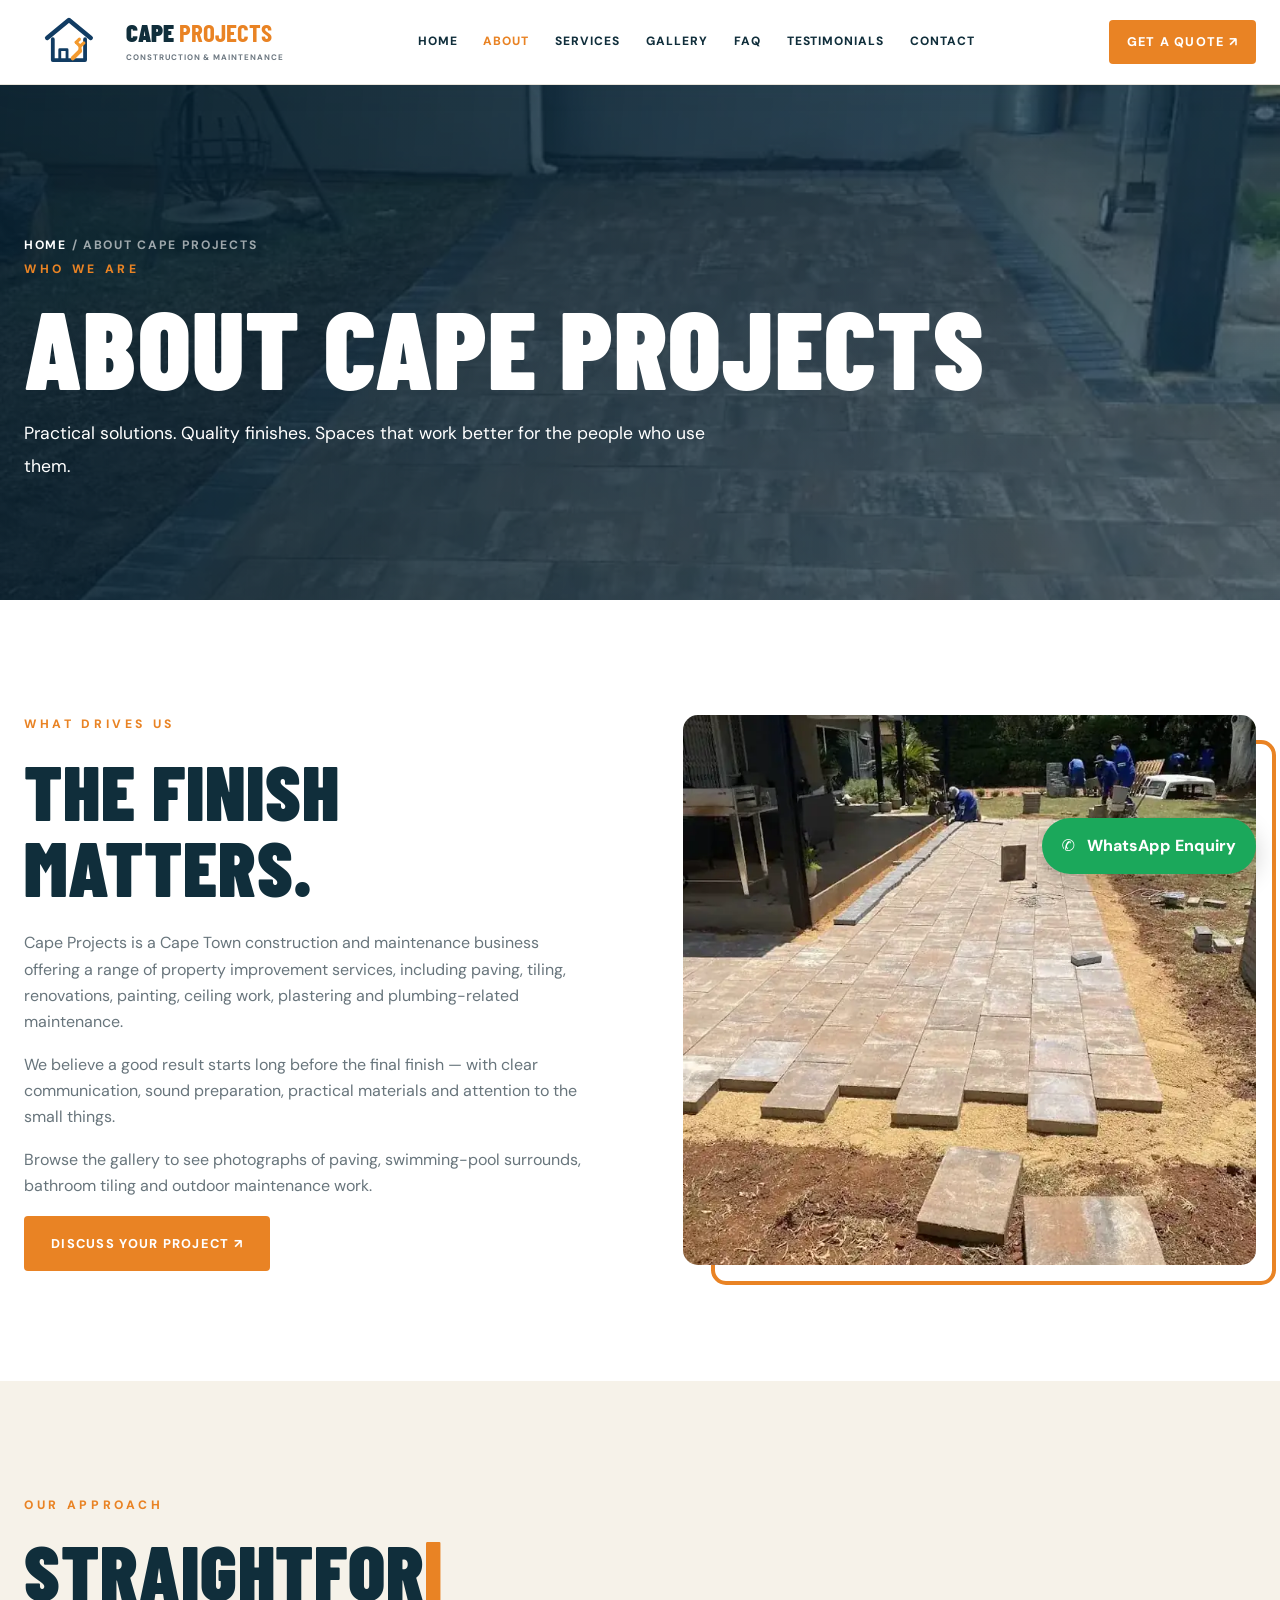
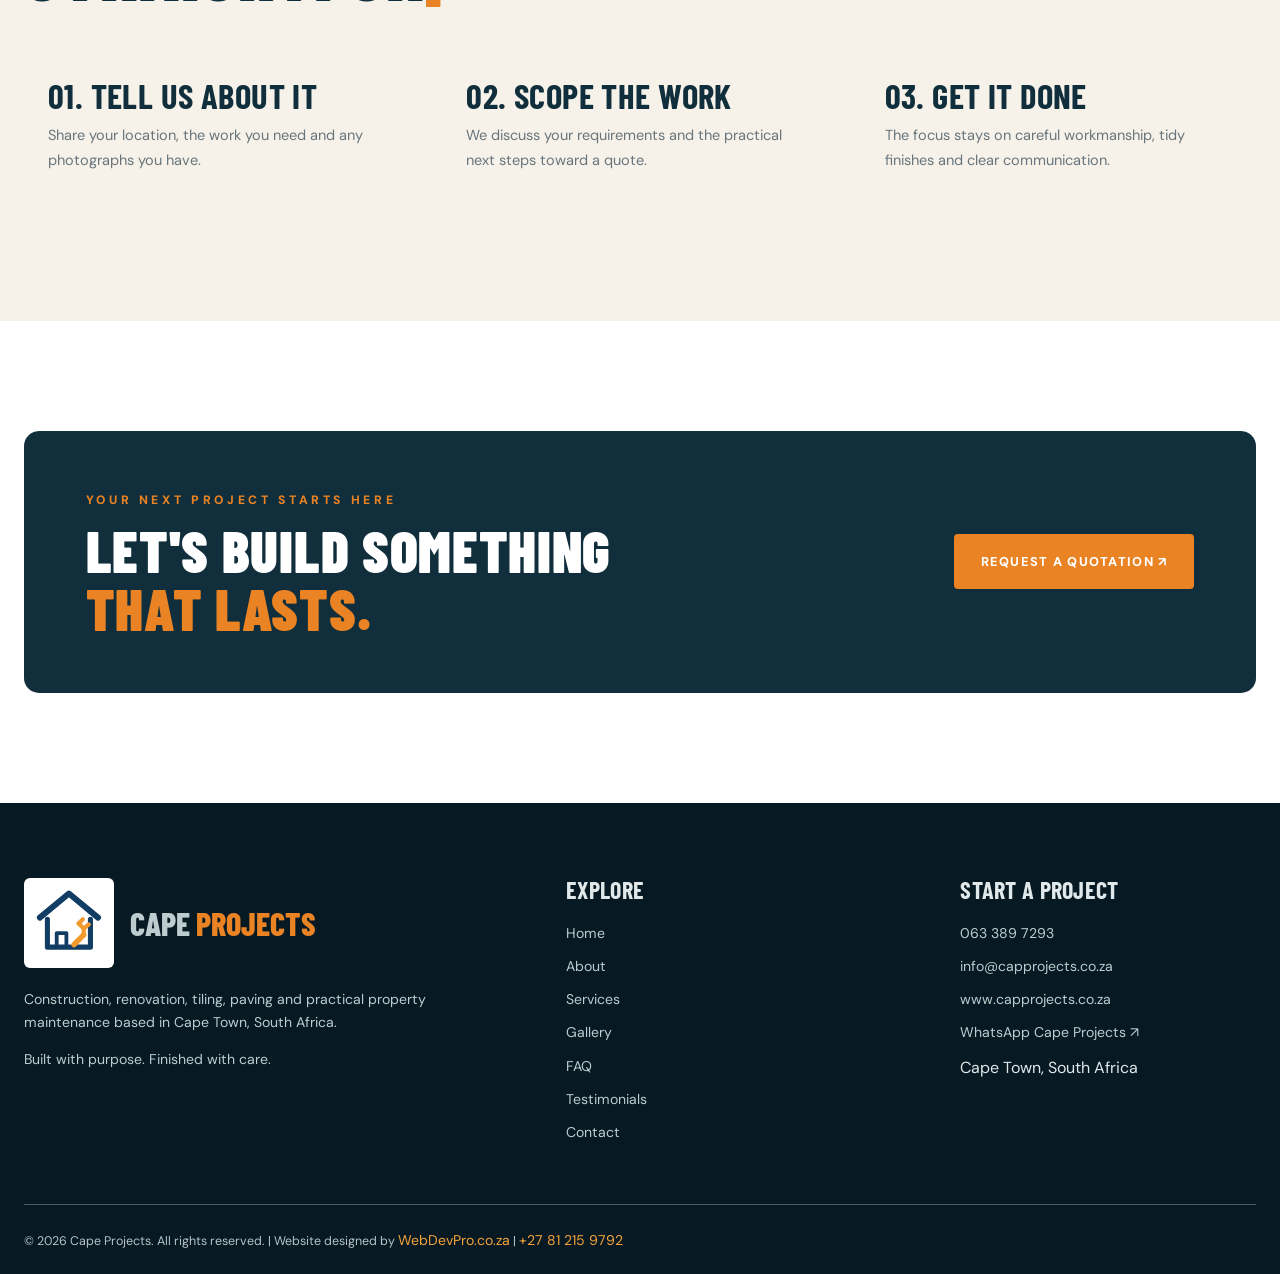
==== about/index.html @ 65d70b9e "Launch Cape Projects UltraMax 7 website with photos, services and contact" ====
<!doctype html><html lang="en-ZA"><head><meta charset="utf-8"><meta name="viewport" content="width=device-width,initial-scale=1"><title>About | Cape Projects</title><meta name="description" content="Learn about Cape Projects construction, paving, tiling, renovations and property maintenance in Cape Town."><meta name="theme-color" content="#102e3b"><meta property="og:title" content="About | Cape Projects"><meta property="og:description" content="Learn about Cape Projects construction, paving, tiling, renovations and property maintenance in Cape Town."><meta property="og:type" content="website"><meta property="og:image" content="https://www.capprojects.co.za/assets/brick-paved-driveway.webp"><link rel="icon" href="/assets/icon.svg" type="image/svg+xml"><link rel="apple-touch-icon" href="/assets/apple-touch-icon.png"><link rel="manifest" href="/manifest.webmanifest"><link rel="stylesheet" href="/styles.css"></head><body><header class="site-header"><div class="header-inner"><a href="/" class="brand" aria-label="Cape Projects home"><img src="/assets/icon.svg" alt="Cape Projects icon"><span class="brand-copy">Cape <strong>Projects</strong><small>Construction &amp; Maintenance</small></span></a><nav class="primary-nav" id="mainNav" aria-label="Main navigation"><a href="/" class="" aria-current="false">Home</a><a href="/about" class="active" aria-current="page">About</a><a href="/services" class="" aria-current="false">Services</a><a href="/gallery" class="" aria-current="false">Gallery</a><a href="/faq" class="" aria-current="false">FAQ</a><a href="/testimonials" class="" aria-current="false">Testimonials</a><a href="/contact" class="" aria-current="false">Contact</a></nav><a class="header-cta" href="/contact">Get a Quote ↗</a><button class="menu-toggle" id="menuToggle" aria-label="Toggle navigation" aria-expanded="false" aria-controls="mainNav">☰</button></div></header><main><section class="page-hero" style="--hero-image:url('/assets/house-paving.webp')"><div class="container"><div class="breadcrumbs"><a href="/">Home</a> / ABOUT CAPE PROJECTS</div><span class="eyebrow">Who we are</span><h1 class="typing" data-text="ABOUT CAPE PROJECTS">ABOUT CAPE PROJECTS</h1><p>Practical solutions. Quality finishes. Spaces that work better for the people who use them.</p></div></section><section class="section"><div class="container split"><div class="feature-copy reveal left"><span class="eyebrow">What drives us</span><h2 class="typing reveal" data-text="THE FINISH MATTERS.">THE FINISH MATTERS.</h2><p>Cape Projects is a Cape Town construction and maintenance business offering a range of property improvement services, including paving, tiling, renovations, painting, ceiling work, plastering and plumbing-related maintenance.</p><p>We believe a good result starts long before the final finish — with clear communication, sound preparation, practical materials and attention to the small things.</p><p>Browse the gallery to see photographs of paving, swimming-pool surrounds, bathroom tiling and outdoor maintenance work.</p><a class="btn" href="/contact">Discuss your project ↗</a></div><div class="feature-img reveal right"><img src="/assets/paving-construction.webp" alt="Cape Projects paving work in progress" loading="lazy"></div></div></section><section class="section alt"><div class="container"><div class="section-head reveal"><span class="eyebrow">Our approach</span><h2 class="typing reveal" data-text="STRAIGHTFORWARD FROM START TO FINISH">STRAIGHTFORWARD FROM START TO FINISH</h2></div><div class="grid three"><article class="service-info reveal"><h3>01. Tell us about it</h3><p>Share your location, the work you need and any photographs you have.</p></article><article class="service-info reveal"><h3>02. Scope the work</h3><p>We discuss your requirements and the practical next steps toward a quote.</p></article><article class="service-info reveal"><h3>03. Get it done</h3><p>The focus stays on careful workmanship, tidy finishes and clear communication.</p></article></div></div></section><section class="section"><div class="container"><div class="cta-panel reveal"><div><span class="eyebrow">Your next project starts here</span><h2>LET'S BUILD SOMETHING<br><span class="accent">THAT LASTS.</span></h2></div><a href="/contact" class="btn">Request a quotation ↗</a></div></div></section></main><footer class="footer"><div class="container"><div class="footer-grid"><div><a href="/" class="footer-brand"><img src="/assets/icon.svg" alt="Cape Projects logo"><span>CAPE <span class="accent">PROJECTS</span></span></a><p>Construction, renovation, tiling, paving and practical property maintenance based in Cape Town, South Africa.</p><p>Built with purpose. Finished with care.</p></div><div><h3>Explore</h3><div class="footer-links"><a href="/">Home</a><a href="/about">About</a><a href="/services">Services</a><a href="/gallery">Gallery</a><a href="/faq">FAQ</a><a href="/testimonials">Testimonials</a><a href="/contact">Contact</a></div></div><div><h3>Start a project</h3><div class="footer-links"><a href="tel:+27633897293">063 389 7293</a><a href="mailto:info@capprojects.co.za">info@capprojects.co.za</a><a href="https://www.capprojects.co.za">www.capprojects.co.za</a><a href="https://wa.me/27633897293" target="_blank" rel="noopener noreferrer">WhatsApp Cape Projects ↗</a><span>Cape Town, South Africa</span></div></div></div><div class="footer-bottom">© <span id="year"></span> Cape Projects. All rights reserved. | Website designed by <a href="https://webdevpro.co.za" target="_blank" rel="noopener noreferrer">WebDevPro.co.za</a> | <a href="tel:+27812159792">+27 81 215 9792</a></div></div></footer><button class="chat-launch" id="chatLaunch" aria-controls="chatPanel" aria-expanded="false">✆ &nbsp; WhatsApp Enquiry</button><aside class="chat-panel" id="chatPanel" aria-label="Contact Cape Projects"><div class="chat-head"><b>Chat with Cape Projects</b><button id="chatClose" aria-label="Close chat">×</button></div><div class="chat-body"><p>Tell us what you need and we’ll open your enquiry in WhatsApp.</p><form id="chatForm"><label>Your name<input name="name" required placeholder="Full name"></label><label>Contact number<input name="phone" type="tel" placeholder="Your number"></label><label>Project type<select name="service"><option>Paving & driveways</option><option>Tiling & bathrooms</option><option>Renovations</option><option>Building & maintenance</option><option>Tree / outdoor maintenance</option><option>Other enquiry</option></select></label><label>Message<textarea name="message" rows="2" placeholder="What can we help with?"></textarea></label><button type="submit">Continue to WhatsApp ↗</button></form></div></aside><nav class="mobile-nav" aria-label="Mobile quick actions"><a href="/"><span>⌂</span>Home</a><a href="/services"><span>▦</span>Services</a><a href="https://wa.me/27633897293" target="_blank" rel="noopener noreferrer"><span>◉</span>WhatsApp</a><a href="tel:+27633897293"><span>✆</span>Call</a><button type="button" data-install><span>⇩</span>Install</button></nav><dialog id="installDialog"><h3>Save Cape Projects</h3><p>On iPhone: tap <b>Share → Add to Home Screen</b>. On Android or desktop Chrome: open the browser menu and select <b>Install app</b> or <b>Add to Home screen</b> if available.</p><p>Install availability depends on your browser and this demo’s approval stage.</p><button id="installClose" type="button">Close</button></dialog><dialog class="lightbox" id="photoDialog"><button id="photoClose" aria-label="Close image">Close ✕</button><img src="" alt="Project photo"></dialog><script src="/app.js" defer></script></body></html>
---- styles.css ----
@import url('https://fonts.googleapis.com/css2?family=Barlow+Condensed:wght@500;600;700;800;900&family=DM+Sans:wght@400;500;600;700;800&display=swap');
:root{--ink:#102e3b;--dark:#0a1d27;--orange:#e98324;--gold:#f4a33b;--cream:#f6f2e9;--line:#e8e4dc;--muted:#68757c;--radius:18px;--easing:cubic-bezier(.22,1,.36,1)}*{box-sizing:border-box}html{scroll-behavior:smooth;scroll-padding-top:90px}body{margin:0;background:#fff;color:var(--ink);font:16px/1.65 'DM Sans',system-ui,sans-serif}img{display:block;max-width:100%}a{color:inherit;text-decoration:none}button,input,textarea,select{font:inherit}button{cursor:pointer}button:focus-visible,a:focus-visible,input:focus-visible,textarea:focus-visible{outline:3px solid #ffb954;outline-offset:4px}h1,h2,h3,h4{font-family:'Barlow Condensed',Impact,sans-serif;text-transform:uppercase;line-height:1;letter-spacing:.012em;margin:0}h1{font-size:clamp(4.2rem,8.5vw,8.8rem);font-weight:900;line-height:.91}h2{font-size:clamp(3.3rem,6vw,6rem);font-weight:900}h3{font-size:clamp(1.75rem,2.7vw,2.8rem)}p{margin:0 0 1em}.container{width:min(1240px,calc(100% - 48px));margin-inline:auto}.eyebrow{color:var(--orange);font-size:.76rem;font-weight:800;letter-spacing:.3em;text-transform:uppercase}.site-header{height:85px;position:fixed;inset:0 0 auto;z-index:100;background:#fffffff5;box-shadow:0 4px 28px #112d3912;backdrop-filter:blur(18px);border-bottom:1px solid #e9e5dc}.header-inner{width:min(1340px,calc(100% - 48px));margin:auto;display:flex;align-items:center;justify-content:space-between;height:100%;gap:24px}.brand{display:flex;align-items:center;gap:12px;flex-shrink:0;min-width:220px}.brand img{height:60px;width:90px;object-fit:contain}.brand-copy{font:900 25px/.83 'Barlow Condensed',sans-serif;text-transform:uppercase}.brand-copy strong{color:var(--orange)}.brand-copy small{display:block;letter-spacing:.12em;font:700 8px/1.3 'DM Sans',sans-serif;margin-top:9px;color:#6c7780}.primary-nav{display:flex;align-items:center;gap:26px}.primary-nav a{font-size:12px;letter-spacing:.08em;font-weight:800;text-transform:uppercase;transition:color .3s}.primary-nav a:hover,.primary-nav a.active{color:var(--orange)}.header-cta{display:inline-flex;padding:12px 18px;background:var(--orange);font-weight:800;font-size:.79rem;text-transform:uppercase;letter-spacing:.1em;color:white;border-radius:4px;white-space:nowrap}.menu-toggle{display:none;background:transparent;color:var(--ink);border:1px solid #bcc8ca;border-radius:6px;font-size:24px;min-width:45px;min-height:45px}.hero{min-height:740px;height:min(840px,100svh);position:relative;margin-top:85px;color:#fff;display:flex;align-items:center;overflow:hidden;background:var(--dark)}.hero-slide{position:absolute;inset:0;background-position:center;background-size:cover;opacity:0;transform:scale(1.075);transition:opacity 1.15s,transform 8s linear;pointer-events:none}.hero-slide.active{opacity:1;transform:scale(1)}.hero-scrim{position:absolute;inset:0;background:linear-gradient(90deg,#071b27f2 0%,#071b27cb 46%,#071b2755 82%),linear-gradient(0deg,#071b27aa,transparent 55%)}.hero-inner{position:relative;z-index:1;max-width:1300px;width:calc(100% - 72px);margin:auto;padding:70px 0 75px}.hero h1{max-width:970px;margin:27px 0 25px}.hero h1 span{color:var(--gold)}.hero-desc{max-width:620px;font-size:clamp(1rem,1.6vw,1.3rem);line-height:1.85;min-height:90px}.btn-row{display:flex;gap:15px;align-items:center;flex-wrap:wrap;margin-top:26px}.btn{display:inline-flex;gap:20px;justify-content:center;align-items:center;padding:16px 26px;border:1px solid transparent;background:var(--orange);color:#fff;border-radius:4px;text-transform:uppercase;font-size:.8rem;letter-spacing:.1em;font-weight:800;transition:transform .45s var(--easing),background .3s}.btn:hover{transform:translateY(-5px);background:#cd6810}.btn-ghost{background:transparent;border-color:#ffffffa6}.btn-ghost:hover{background:#ffffff27}.slider-controls{position:absolute;bottom:34px;right:max(24px,5vw);display:flex;align-items:center;gap:16px;z-index:2}.slider-controls button{height:48px;width:48px;border-radius:50%;border:1px solid #ffffff70;background:#ffffff1a;color:white;font-size:21px}.slider-controls span{font-size:12px;letter-spacing:.22em;font-weight:800}.hero-note{position:absolute;bottom:35px;left:max(24px,5vw);z-index:2;text-transform:uppercase;font-size:.7rem;letter-spacing:.21em;color:#ffffffcc}.stats-strip{background:var(--orange);padding:17px 0;color:#fff}.stats-inner{display:flex;flex-wrap:wrap;justify-content:space-around;gap:12px}.stats-inner span{font-weight:800;font-size:12px;letter-spacing:.13em;text-transform:uppercase}.section{padding:110px 0}.section.alt{background:var(--cream)}.section.dark{background:var(--ink);color:#fff}.section-head{max-width:810px;margin-bottom:45px}.section-head h2{margin:15px 0 24px}.section-head p{font-size:1.04rem;color:var(--muted);max-width:680px}.dark .section-head p{color:#bdc9ca}.accent{color:var(--orange)}.grid{display:grid;gap:23px}.grid.three{grid-template-columns:repeat(3,minmax(0,1fr))}.grid.four{grid-template-columns:repeat(4,minmax(0,1fr))}.service-tile{background:#fff;border:1px solid var(--line);border-radius:var(--radius);overflow:hidden;box-shadow:0 12px 32px #112b3910;transition:transform .7s var(--easing),box-shadow .7s}.service-tile:hover{transform:translateY(-9px);box-shadow:0 20px 40px #112b3922}.service-tile img{aspect-ratio:4/3;width:100%;object-fit:cover}.service-info{padding:24px}.service-info h3{margin-bottom:12px}.service-info p{font-size:.91rem;color:var(--muted)}.service-info a{font-weight:800;font-size:.78rem;letter-spacing:.12em;color:#c75a08;text-transform:uppercase}.flip-card{height:360px;border:none;padding:0;background:none;text-align:left;perspective:1200px;cursor:pointer}.flip-inner{position:relative;display:block;width:100%;height:100%;transform-style:preserve-3d;transition:transform 1.1s var(--easing)}.flip-card.flipped .flip-inner,.flip-card:hover .flip-inner,.flip-card:focus-visible .flip-inner{transform:rotateY(180deg)}.flip-face{position:absolute;inset:0;overflow:hidden;border-radius:14px;backface-visibility:hidden;display:flex;flex-direction:column;justify-content:space-between;padding:26px}.flip-front{color:white;background:#233}.flip-front:after{content:'';position:absolute;inset:0;background:linear-gradient(0deg,#061d29ed,transparent 75%);z-index:0}.flip-front img{position:absolute;inset:0;width:100%;height:100%;object-fit:cover}.flip-front strong,.flip-front span{position:relative;z-index:1}.flip-front strong{font:800 2.3rem/.95 'Barlow Condensed';text-transform:uppercase}.flip-front span{font-weight:800;color:#ffba57}.flip-back{background:var(--orange);color:#fff;transform:rotateY(180deg);justify-content:center;gap:18px}.flip-back strong{font:800 2.5rem/1 'Barlow Condensed';text-transform:uppercase}.flip-back span{font-size:1rem}.split{display:grid;grid-template-columns:1fr 1fr;gap:7%;align-items:center}.feature-img{position:relative}.feature-img img{width:100%;height:550px;object-fit:cover;border-radius:15px}.feature-img:before{content:'';position:absolute;inset:25px -20px -20px 28px;border:4px solid var(--orange);border-radius:15px;z-index:-1}.feature-copy h2{margin:15px 0 25px}.feature-copy p{color:var(--muted)}.check-list{display:grid;grid-template-columns:1fr 1fr;gap:10px 25px;padding:0;list-style:none;margin:25px 0}.check-list li:before{content:'✓';display:inline-block;color:var(--orange);font-weight:900;margin-right:11px}.gallery-grid{display:grid;grid-template-columns:repeat(4,1fr);gap:14px}.gallery-grid figure{margin:0;position:relative;overflow:hidden;border-radius:13px;background:#ddd;min-height:270px;cursor:zoom-in}.gallery-grid img{width:100%;height:100%;object-fit:cover;transition:transform .8s var(--easing)}.gallery-grid figure:hover img{transform:scale(1.09)}.gallery-grid figcaption{position:absolute;left:0;right:0;bottom:0;background:linear-gradient(transparent,#071a26d9);color:white;padding:35px 18px 15px;font:700 1.3rem 'Barlow Condensed';text-transform:uppercase}.gallery-grid figure:nth-child(1){grid-column:span 2;grid-row:span 2}.gallery-grid figure:nth-child(5){grid-column:span 2}.gallery-grid figure:nth-child(1) img{height:100%}.gallery-grid figure:nth-child(5) img{height:100%}.cta-panel{background:var(--ink);color:white;border-radius:15px;padding:55px 5%;display:flex;justify-content:space-between;align-items:center;gap:30px}.cta-panel h2{font-size:clamp(2.3rem,4.5vw,4.9rem);margin-top:10px}.page-hero{padding:150px 0 100px;margin-top:85px;color:#fff;background:linear-gradient(95deg,#061f2fe8,#0d3046a1),var(--hero-image) center/cover;position:relative;overflow:hidden}.page-hero h1{margin:16px 0 21px;max-width:1000px}.page-hero p{font-size:1.1rem;max-width:700px;line-height:1.85}.breadcrumbs{color:#fff9;font-size:.76rem;text-transform:uppercase;letter-spacing:.14em;font-weight:700}.breadcrumbs a{color:white}.details{display:grid;grid-template-columns:1fr 1fr;gap:20px}.details article{border:1px solid var(--line);padding:30px;border-radius:12px;background:#fff}.details article h3{font-size:2.1rem;margin-bottom:15px}.details article p{color:var(--muted);font-size:.94rem}.service-list{display:grid;grid-template-columns:repeat(3,1fr);gap:18px}.service-list article{padding:28px;border:1px solid #e2e0d9;border-radius:12px;transition:transform .5s;background:white}.service-list article:hover{transform:translateY(-6px)}.service-list article .number{color:var(--orange);font:800 1.7rem 'Barlow Condensed';margin-bottom:20px}.service-list article h3{font-size:2.1rem;margin-bottom:12px}.service-list article p{color:var(--muted);font-size:.92rem}.faq{max-width:950px;margin-inline:auto}.faq details{padding:25px 0;border-bottom:1px solid #d8d9d4}.faq summary{font:700 1.6rem 'Barlow Condensed';text-transform:uppercase;cursor:pointer;list-style:none;display:flex;justify-content:space-between;gap:20px}.faq summary:after{content:'+';color:var(--orange)}.faq details[open] summary:after{content:'−'}.faq p{padding-top:14px;color:var(--muted)}.contact-grid{display:grid;grid-template-columns:.9fr 1.1fr;gap:7%}.contact-info{background:var(--ink);color:white;padding:40px;border-radius:12px}.contact-info h2{font-size:3.2rem;margin:15px 0}.contact-info a{color:#fff;overflow-wrap:anywhere}.contact-info .label{font-size:.72rem;color:#f7a34a;text-transform:uppercase;letter-spacing:.22em;font-weight:800;display:block;margin:20px 0 6px}.contact-form{display:grid;gap:16px}.contact-form label{font-size:.79rem;text-transform:uppercase;letter-spacing:.13em;font-weight:800}.contact-form input,.contact-form textarea,.contact-form select{width:100%;border:1px solid #cbd2cf;border-radius:7px;padding:15px;background:white;color:var(--ink);margin-top:7px}.contact-form textarea{resize:vertical;min-height:125px}.contact-form button{border:0}.notice{border-left:4px solid var(--orange);padding:20px;background:var(--cream)}.testimonial-empty{background:var(--cream);border:1px solid var(--line);padding:45px;border-radius:15px;text-align:center}.testimonial-empty h3{margin:18px 0}.footer{background:#071923;color:#e0e8e9;padding:75px 0 20px}.footer-grid{display:grid;grid-template-columns:1.5fr 1fr 1fr;gap:8%;padding-bottom:60px}.footer h3{font-size:1.5rem;margin-bottom:20px}.footer p,.footer a{color:#bdcccf;font-size:.88rem}.footer a:hover{color:var(--gold)}.footer-brand{display:flex;align-items:center;gap:16px;margin-bottom:20px}.footer-brand img{width:90px;background:white;border-radius:6px;padding:5px}.footer-brand span{font:800 2rem 'Barlow Condensed'}.footer-links{display:grid;gap:10px}.footer-bottom{border-top:1px solid #49606a;padding-top:23px;color:#b7c3c7;font-size:.78rem;line-height:1.8}.footer-bottom a{color:var(--gold)}.chat-launch{position:fixed;bottom:26px;right:24px;z-index:80;display:flex;align-items:center;gap:8px;background:#1ba85b;color:#fff;border:0;padding:15px 20px;border-radius:50px;font-weight:800;box-shadow:0 8px 25px #0003}.chat-panel{display:none;position:fixed;right:24px;bottom:92px;z-index:89;background:white;border-radius:13px;box-shadow:0 20px 80px #0004;width:min(365px,calc(100vw - 25px));overflow:hidden}.chat-panel.open{display:block}.chat-head{background:var(--ink);color:#fff;padding:17px 20px;display:flex;justify-content:space-between;align-items:center}.chat-head button{background:none;border:0;color:white;font-size:25px}.chat-body{padding:20px}.chat-body input,.chat-body textarea,.chat-body select{width:100%;padding:10px;border:1px solid #cbd2d4;border-radius:5px;margin:6px 0 12px}.chat-body button{background:#17a45c;color:white;border:0;padding:12px 18px;border-radius:6px;width:100%;font-weight:800}.mobile-nav{display:none}.reveal.ready{opacity:0;transform:translateY(52px);transition:opacity 1.12s var(--easing),transform 1.18s var(--easing)}.reveal.ready.left{transform:translateX(-55px)}.reveal.ready.right{transform:translateX(55px)}.reveal.ready.zoom{transform:scale(.91)}.reveal.ready.visible{opacity:1;transform:none}.typing.is-typing:after{content:'|';display:inline-block;color:var(--orange);animation:blink .75s step-end infinite}@keyframes blink{50%{opacity:0}}.word-in{display:inline-block;opacity:0;transform:translateY(16px);animation:wordin .8s forwards}@keyframes wordin{to{opacity:1;transform:none}}dialog{border:0;border-radius:15px;max-width:min(90vw,500px);padding:30px;box-shadow:0 25px 80px #0009}dialog::backdrop{background:#071a25ad}dialog button{background:var(--orange);color:white;padding:10px 20px;border:0;border-radius:6px}.lightbox{border:0;padding:10px;background:#091d27;color:white;max-width:min(95vw,1100px)}.lightbox img{max-height:80vh;width:auto;margin:auto}.lightbox button{position:absolute;right:13px;top:13px}.muted{color:var(--muted)}
@media(max-width:1100px){.primary-nav{gap:13px}.brand{min-width:180px}.brand img{width:72px}.brand-copy{font-size:22px}.header-inner{gap:10px}.grid.four{grid-template-columns:repeat(3,1fr)}}
@media(max-width:880px){.site-header{height:73px}.header-inner{width:calc(100% - 28px)}.brand img{height:58px}.menu-toggle{display:block}.primary-nav{display:none;position:absolute;top:73px;left:0;right:0;background:#fff;box-shadow:0 15px 20px #0002;padding:25px;flex-direction:column;align-items:start;gap:18px}.primary-nav.open{display:flex}.header-cta{margin-left:auto}.hero{margin-top:73px;min-height:600px;height:78svh}.hero-inner{width:calc(100% - 48px)}.page-hero{margin-top:73px}.grid.three,.service-list{grid-template-columns:repeat(2,1fr)}.gallery-grid{grid-template-columns:repeat(2,1fr)}.split,.contact-grid{grid-template-columns:1fr;gap:50px}.feature-img{order:-1}.footer-grid{gap:25px}.mobile-nav{position:fixed;bottom:0;left:0;right:0;display:grid;grid-template-columns:repeat(5,1fr);background:#071d27f6;z-index:90;padding:6px 4px calc(8px + env(safe-area-inset-bottom));color:white;box-shadow:0 -4px 22px #0004}.mobile-nav a,.mobile-nav button{display:flex;flex-direction:column;justify-content:center;align-items:center;gap:2px;font:700 10px 'DM Sans';background:none;border:0;color:white;min-height:50px}.mobile-nav span{font-size:21px}body{padding-bottom:calc(60px + env(safe-area-inset-bottom))}.chat-launch{bottom:calc(82px + env(safe-area-inset-bottom));padding:13px 15px;font-size:12px}.chat-panel{bottom:calc(150px + env(safe-area-inset-bottom))}.footer{padding-bottom:30px}}
@media(max-width:600px){.container{width:calc(100% - 36px)}h1{font-size:clamp(3.5rem,15vw,5.5rem)}h2{font-size:clamp(3rem,12vw,4.7rem)}.brand{min-width:0}.brand img{width:60px}.brand-copy{font-size:20px}.brand-copy small{font-size:6.5px}.header-cta{font-size:10px;padding:10px 10px}.hero{min-height:690px;max-height:none;height:85svh}.hero-inner{width:calc(100% - 38px);padding-bottom:110px}.hero h1{margin:20px 0}.hero-desc{min-height:120px}.hero-note{display:none}.slider-controls{bottom:19px}.section{padding:75px 0}.grid.three,.grid.four,.service-list,.details{grid-template-columns:1fr}.gallery-grid{grid-template-columns:repeat(2,1fr);gap:8px}.gallery-grid figure{min-height:170px}.gallery-grid figure:nth-child(1){grid-column:span 2;grid-row:span 1;min-height:270px}.gallery-grid figure:nth-child(5){grid-column:span 2;min-height:250px}.gallery-grid figcaption{font-size:1rem;padding:28px 8px 9px}.flip-card{height:320px}.feature-img img{height:360px}.feature-img:before{display:none}.cta-panel{flex-direction:column;align-items:flex-start;padding:35px 25px}.page-hero{padding:105px 0 80px}.page-hero h1{font-size:clamp(3.7rem,14vw,6rem)}.check-list{grid-template-columns:1fr}.footer-grid{grid-template-columns:1fr}.footer{padding-top:60px}.contact-info{padding:27px}.chat-launch{right:12px}}
@media(prefers-reduced-motion:reduce){*,*:before,*:after{animation:none!important;transition:none!important;scroll-behavior:auto!important}.reveal.ready{opacity:1;transform:none}.flip-card:hover .flip-inner,.flip-card.flipped .flip-inner,.flip-card:focus .flip-inner{transform:none}.flip-card.flipped .flip-front{visibility:hidden}.flip-card.flipped .flip-back{transform:none}}
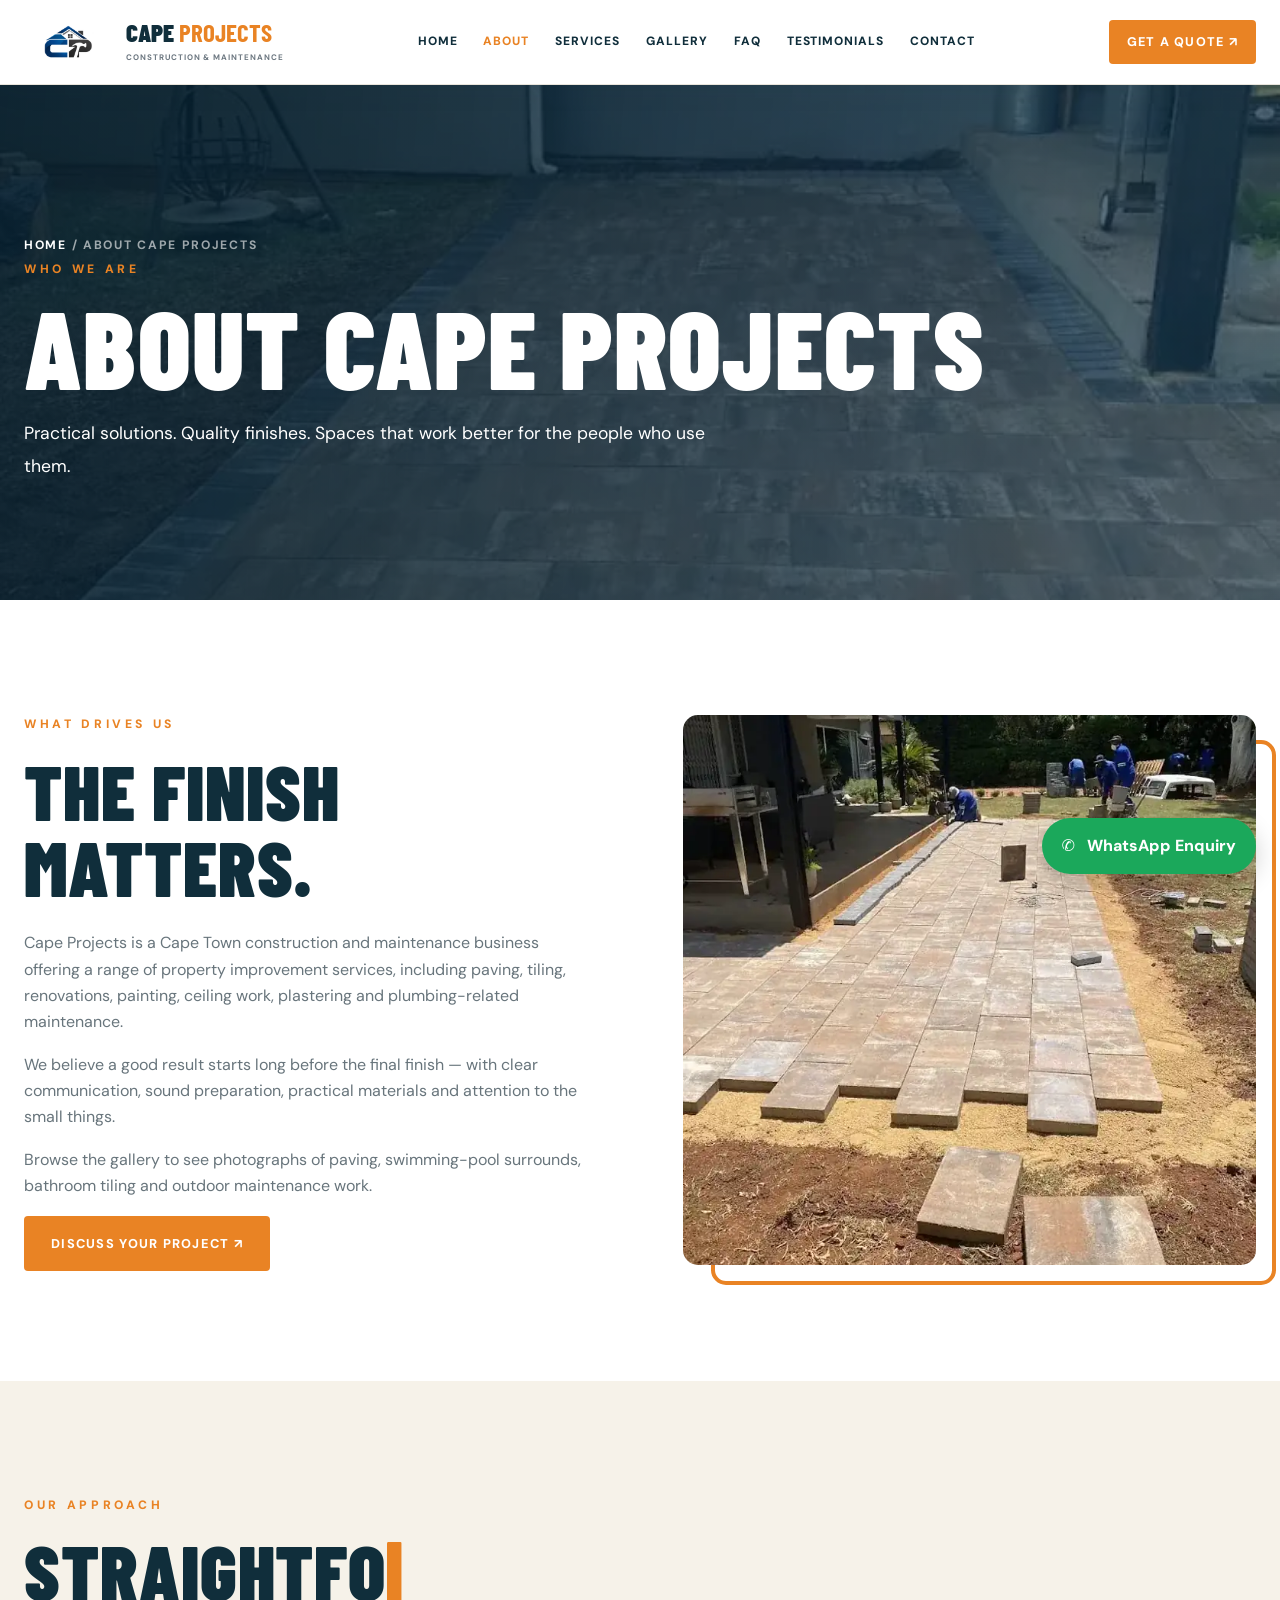
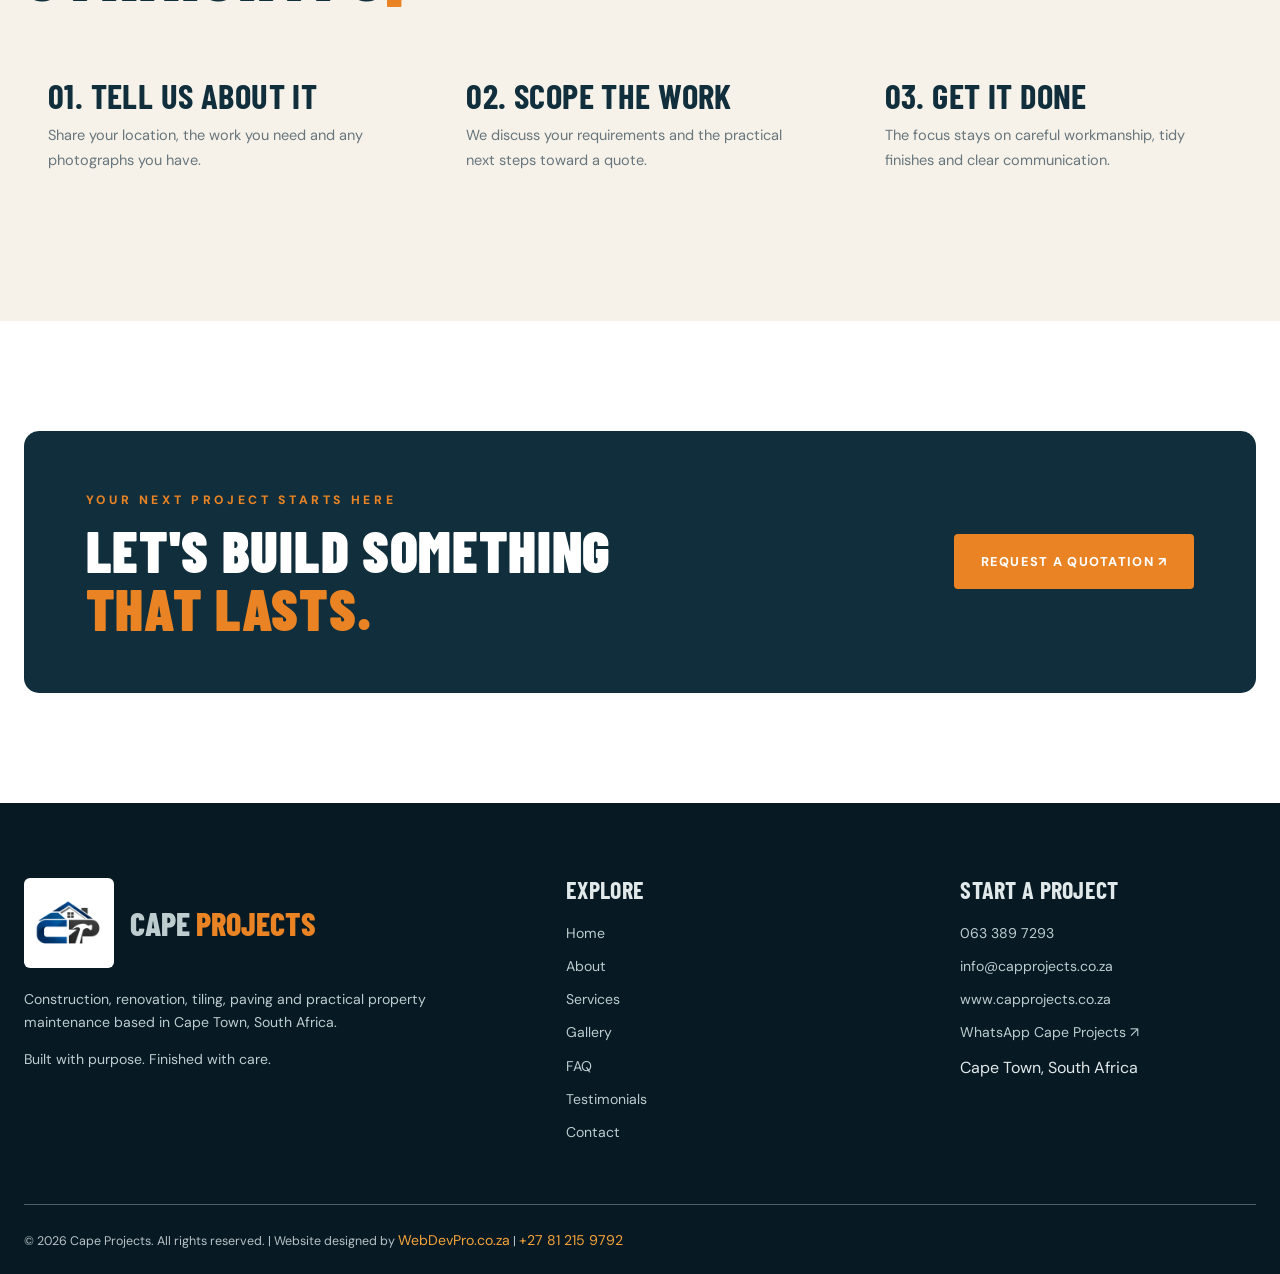
==== commit f2c52fe6: "Use approved Cape Projects logo and feature original service posters" ====
--- a/about/index.html
+++ b/about/index.html
@@ -1 +1 @@
-<!doctype html><html lang="en-ZA"><head><meta charset="utf-8"><meta name="viewport" content="width=device-width,initial-scale=1"><title>About | Cape Projects</title><meta name="description" content="Learn about Cape Projects construction, paving, tiling, renovations and property maintenance in Cape Town."><meta name="theme-color" content="#102e3b"><meta property="og:title" content="About | Cape Projects"><meta property="og:description" content="Learn about Cape Projects construction, paving, tiling, renovations and property maintenance in Cape Town."><meta property="og:type" content="website"><meta property="og:image" content="https://www.capprojects.co.za/assets/brick-paved-driveway.webp"><link rel="icon" href="/assets/icon.svg" type="image/svg+xml"><link rel="apple-touch-icon" href="/assets/apple-touch-icon.png"><link rel="manifest" href="/manifest.webmanifest"><link rel="stylesheet" href="/styles.css"></head><body><header class="site-header"><div class="header-inner"><a href="/" class="brand" aria-label="Cape Projects home"><img src="/assets/icon.svg" alt="Cape Projects icon"><span class="brand-copy">Cape <strong>Projects</strong><small>Construction &amp; Maintenance</small></span></a><nav class="primary-nav" id="mainNav" aria-label="Main navigation"><a href="/" class="" aria-current="false">Home</a><a href="/about" class="active" aria-current="page">About</a><a href="/services" class="" aria-current="false">Services</a><a href="/gallery" class="" aria-current="false">Gallery</a><a href="/faq" class="" aria-current="false">FAQ</a><a href="/testimonials" class="" aria-current="false">Testimonials</a><a href="/contact" class="" aria-current="false">Contact</a></nav><a class="header-cta" href="/contact">Get a Quote ↗</a><button class="menu-toggle" id="menuToggle" aria-label="Toggle navigation" aria-expanded="false" aria-controls="mainNav">☰</button></div></header><main><section class="page-hero" style="--hero-image:url('/assets/house-paving.webp')"><div class="container"><div class="breadcrumbs"><a href="/">Home</a> / ABOUT CAPE PROJECTS</div><span class="eyebrow">Who we are</span><h1 class="typing" data-text="ABOUT CAPE PROJECTS">ABOUT CAPE PROJECTS</h1><p>Practical solutions. Quality finishes. Spaces that work better for the people who use them.</p></div></section><section class="section"><div class="container split"><div class="feature-copy reveal left"><span class="eyebrow">What drives us</span><h2 class="typing reveal" data-text="THE FINISH MATTERS.">THE FINISH MATTERS.</h2><p>Cape Projects is a Cape Town construction and maintenance business offering a range of property improvement services, including paving, tiling, renovations, painting, ceiling work, plastering and plumbing-related maintenance.</p><p>We believe a good result starts long before the final finish — with clear communication, sound preparation, practical materials and attention to the small things.</p><p>Browse the gallery to see photographs of paving, swimming-pool surrounds, bathroom tiling and outdoor maintenance work.</p><a class="btn" href="/contact">Discuss your project ↗</a></div><div class="feature-img reveal right"><img src="/assets/paving-construction.webp" alt="Cape Projects paving work in progress" loading="lazy"></div></div></section><section class="section alt"><div class="container"><div class="section-head reveal"><span class="eyebrow">Our approach</span><h2 class="typing reveal" data-text="STRAIGHTFORWARD FROM START TO FINISH">STRAIGHTFORWARD FROM START TO FINISH</h2></div><div class="grid three"><article class="service-info reveal"><h3>01. Tell us about it</h3><p>Share your location, the work you need and any photographs you have.</p></article><article class="service-info reveal"><h3>02. Scope the work</h3><p>We discuss your requirements and the practical next steps toward a quote.</p></article><article class="service-info reveal"><h3>03. Get it done</h3><p>The focus stays on careful workmanship, tidy finishes and clear communication.</p></article></div></div></section><section class="section"><div class="container"><div class="cta-panel reveal"><div><span class="eyebrow">Your next project starts here</span><h2>LET'S BUILD SOMETHING<br><span class="accent">THAT LASTS.</span></h2></div><a href="/contact" class="btn">Request a quotation ↗</a></div></div></section></main><footer class="footer"><div class="container"><div class="footer-grid"><div><a href="/" class="footer-brand"><img src="/assets/icon.svg" alt="Cape Projects logo"><span>CAPE <span class="accent">PROJECTS</span></span></a><p>Construction, renovation, tiling, paving and practical property maintenance based in Cape Town, South Africa.</p><p>Built with purpose. Finished with care.</p></div><div><h3>Explore</h3><div class="footer-links"><a href="/">Home</a><a href="/about">About</a><a href="/services">Services</a><a href="/gallery">Gallery</a><a href="/faq">FAQ</a><a href="/testimonials">Testimonials</a><a href="/contact">Contact</a></div></div><div><h3>Start a project</h3><div class="footer-links"><a href="tel:+27633897293">063 389 7293</a><a href="mailto:info@capprojects.co.za">info@capprojects.co.za</a><a href="https://www.capprojects.co.za">www.capprojects.co.za</a><a href="https://wa.me/27633897293" target="_blank" rel="noopener noreferrer">WhatsApp Cape Projects ↗</a><span>Cape Town, South Africa</span></div></div></div><div class="footer-bottom">© <span id="year"></span> Cape Projects. All rights reserved. | Website designed by <a href="https://webdevpro.co.za" target="_blank" rel="noopener noreferrer">WebDevPro.co.za</a> | <a href="tel:+27812159792">+27 81 215 9792</a></div></div></footer><button class="chat-launch" id="chatLaunch" aria-controls="chatPanel" aria-expanded="false">✆ &nbsp; WhatsApp Enquiry</button><aside class="chat-panel" id="chatPanel" aria-label="Contact Cape Projects"><div class="chat-head"><b>Chat with Cape Projects</b><button id="chatClose" aria-label="Close chat">×</button></div><div class="chat-body"><p>Tell us what you need and we’ll open your enquiry in WhatsApp.</p><form id="chatForm"><label>Your name<input name="name" required placeholder="Full name"></label><label>Contact number<input name="phone" type="tel" placeholder="Your number"></label><label>Project type<select name="service"><option>Paving & driveways</option><option>Tiling & bathrooms</option><option>Renovations</option><option>Building & maintenance</option><option>Tree / outdoor maintenance</option><option>Other enquiry</option></select></label><label>Message<textarea name="message" rows="2" placeholder="What can we help with?"></textarea></label><button type="submit">Continue to WhatsApp ↗</button></form></div></aside><nav class="mobile-nav" aria-label="Mobile quick actions"><a href="/"><span>⌂</span>Home</a><a href="/services"><span>▦</span>Services</a><a href="https://wa.me/27633897293" target="_blank" rel="noopener noreferrer"><span>◉</span>WhatsApp</a><a href="tel:+27633897293"><span>✆</span>Call</a><button type="button" data-install><span>⇩</span>Install</button></nav><dialog id="installDialog"><h3>Save Cape Projects</h3><p>On iPhone: tap <b>Share → Add to Home Screen</b>. On Android or desktop Chrome: open the browser menu and select <b>Install app</b> or <b>Add to Home screen</b> if available.</p><p>Install availability depends on your browser and this demo’s approval stage.</p><button id="installClose" type="button">Close</button></dialog><dialog class="lightbox" id="photoDialog"><button id="photoClose" aria-label="Close image">Close ✕</button><img src="" alt="Project photo"></dialog><script src="/app.js" defer></script></body></html>+<!doctype html><html lang="en-ZA"><head><meta charset="utf-8"><meta name="viewport" content="width=device-width,initial-scale=1"><title>About | Cape Projects</title><meta name="description" content="Learn about Cape Projects construction, paving, tiling, renovations and property maintenance in Cape Town."><meta name="theme-color" content="#102e3b"><meta property="og:title" content="About | Cape Projects"><meta property="og:description" content="Learn about Cape Projects construction, paving, tiling, renovations and property maintenance in Cape Town."><meta property="og:type" content="website"><meta property="og:image" content="https://www.capprojects.co.za/assets/brick-paved-driveway.webp"><link rel="icon" href="/assets/icon-192.png" type="image/png"><link rel="apple-touch-icon" href="/assets/apple-touch-icon.png"><link rel="manifest" href="/manifest.webmanifest"><link rel="stylesheet" href="/styles.css"></head><body><header class="site-header"><div class="header-inner"><a href="/" class="brand" aria-label="Cape Projects home"><img src="/assets/icon-192.png" alt="Cape Projects icon"><span class="brand-copy">Cape <strong>Projects</strong><small>Construction &amp; Maintenance</small></span></a><nav class="primary-nav" id="mainNav" aria-label="Main navigation"><a href="/" class="" aria-current="false">Home</a><a href="/about" class="active" aria-current="page">About</a><a href="/services" class="" aria-current="false">Services</a><a href="/gallery" class="" aria-current="false">Gallery</a><a href="/faq" class="" aria-current="false">FAQ</a><a href="/testimonials" class="" aria-current="false">Testimonials</a><a href="/contact" class="" aria-current="false">Contact</a></nav><a class="header-cta" href="/contact">Get a Quote ↗</a><button class="menu-toggle" id="menuToggle" aria-label="Toggle navigation" aria-expanded="false" aria-controls="mainNav">☰</button></div></header><main><section class="page-hero" style="--hero-image:url('/assets/house-paving.webp')"><div class="container"><div class="breadcrumbs"><a href="/">Home</a> / ABOUT CAPE PROJECTS</div><span class="eyebrow">Who we are</span><h1 class="typing" data-text="ABOUT CAPE PROJECTS">ABOUT CAPE PROJECTS</h1><p>Practical solutions. Quality finishes. Spaces that work better for the people who use them.</p></div></section><section class="section"><div class="container split"><div class="feature-copy reveal left"><span class="eyebrow">What drives us</span><h2 class="typing reveal" data-text="THE FINISH MATTERS.">THE FINISH MATTERS.</h2><p>Cape Projects is a Cape Town construction and maintenance business offering a range of property improvement services, including paving, tiling, renovations, painting, ceiling work, plastering and plumbing-related maintenance.</p><p>We believe a good result starts long before the final finish — with clear communication, sound preparation, practical materials and attention to the small things.</p><p>Browse the gallery to see photographs of paving, swimming-pool surrounds, bathroom tiling and outdoor maintenance work.</p><a class="btn" href="/contact">Discuss your project ↗</a></div><div class="feature-img reveal right"><img src="/assets/paving-construction.webp" alt="Cape Projects paving work in progress" loading="lazy"></div></div></section><section class="section alt"><div class="container"><div class="section-head reveal"><span class="eyebrow">Our approach</span><h2 class="typing reveal" data-text="STRAIGHTFORWARD FROM START TO FINISH">STRAIGHTFORWARD FROM START TO FINISH</h2></div><div class="grid three"><article class="service-info reveal"><h3>01. Tell us about it</h3><p>Share your location, the work you need and any photographs you have.</p></article><article class="service-info reveal"><h3>02. Scope the work</h3><p>We discuss your requirements and the practical next steps toward a quote.</p></article><article class="service-info reveal"><h3>03. Get it done</h3><p>The focus stays on careful workmanship, tidy finishes and clear communication.</p></article></div></div></section><section class="section"><div class="container"><div class="cta-panel reveal"><div><span class="eyebrow">Your next project starts here</span><h2>LET'S BUILD SOMETHING<br><span class="accent">THAT LASTS.</span></h2></div><a href="/contact" class="btn">Request a quotation ↗</a></div></div></section></main><footer class="footer"><div class="container"><div class="footer-grid"><div><a href="/" class="footer-brand"><img src="/assets/icon-192.png" alt="Cape Projects logo"><span>CAPE <span class="accent">PROJECTS</span></span></a><p>Construction, renovation, tiling, paving and practical property maintenance based in Cape Town, South Africa.</p><p>Built with purpose. Finished with care.</p></div><div><h3>Explore</h3><div class="footer-links"><a href="/">Home</a><a href="/about">About</a><a href="/services">Services</a><a href="/gallery">Gallery</a><a href="/faq">FAQ</a><a href="/testimonials">Testimonials</a><a href="/contact">Contact</a></div></div><div><h3>Start a project</h3><div class="footer-links"><a href="tel:+27633897293">063 389 7293</a><a href="mailto:info@capprojects.co.za">info@capprojects.co.za</a><a href="https://www.capprojects.co.za">www.capprojects.co.za</a><a href="https://wa.me/27633897293" target="_blank" rel="noopener noreferrer">WhatsApp Cape Projects ↗</a><span>Cape Town, South Africa</span></div></div></div><div class="footer-bottom">© <span id="year"></span> Cape Projects. All rights reserved. | Website designed by <a href="https://webdevpro.co.za" target="_blank" rel="noopener noreferrer">WebDevPro.co.za</a> | <a href="tel:+27812159792">+27 81 215 9792</a></div></div></footer><button class="chat-launch" id="chatLaunch" aria-controls="chatPanel" aria-expanded="false">✆ &nbsp; WhatsApp Enquiry</button><aside class="chat-panel" id="chatPanel" aria-label="Contact Cape Projects"><div class="chat-head"><b>Chat with Cape Projects</b><button id="chatClose" aria-label="Close chat">×</button></div><div class="chat-body"><p>Tell us what you need and we’ll open your enquiry in WhatsApp.</p><form id="chatForm"><label>Your name<input name="name" required placeholder="Full name"></label><label>Contact number<input name="phone" type="tel" placeholder="Your number"></label><label>Project type<select name="service"><option>Paving & driveways</option><option>Tiling & bathrooms</option><option>Renovations</option><option>Building & maintenance</option><option>Tree / outdoor maintenance</option><option>Other enquiry</option></select></label><label>Message<textarea name="message" rows="2" placeholder="What can we help with?"></textarea></label><button type="submit">Continue to WhatsApp ↗</button></form></div></aside><nav class="mobile-nav" aria-label="Mobile quick actions"><a href="/"><span>⌂</span>Home</a><a href="/services"><span>▦</span>Services</a><a href="https://wa.me/27633897293" target="_blank" rel="noopener noreferrer"><span>◉</span>WhatsApp</a><a href="tel:+27633897293"><span>✆</span>Call</a><button type="button" data-install><span>⇩</span>Install</button></nav><dialog id="installDialog"><h3>Save Cape Projects</h3><p>On iPhone: tap <b>Share → Add to Home Screen</b>. On Android or desktop Chrome: open the browser menu and select <b>Install app</b> or <b>Add to Home screen</b> if available.</p><p>Install availability depends on your browser and this demo’s approval stage.</p><button id="installClose" type="button">Close</button></dialog><dialog class="lightbox" id="photoDialog"><button id="photoClose" aria-label="Close image">Close ✕</button><img src="" alt="Project photo"></dialog><script src="/app.js" defer></script></body></html>
